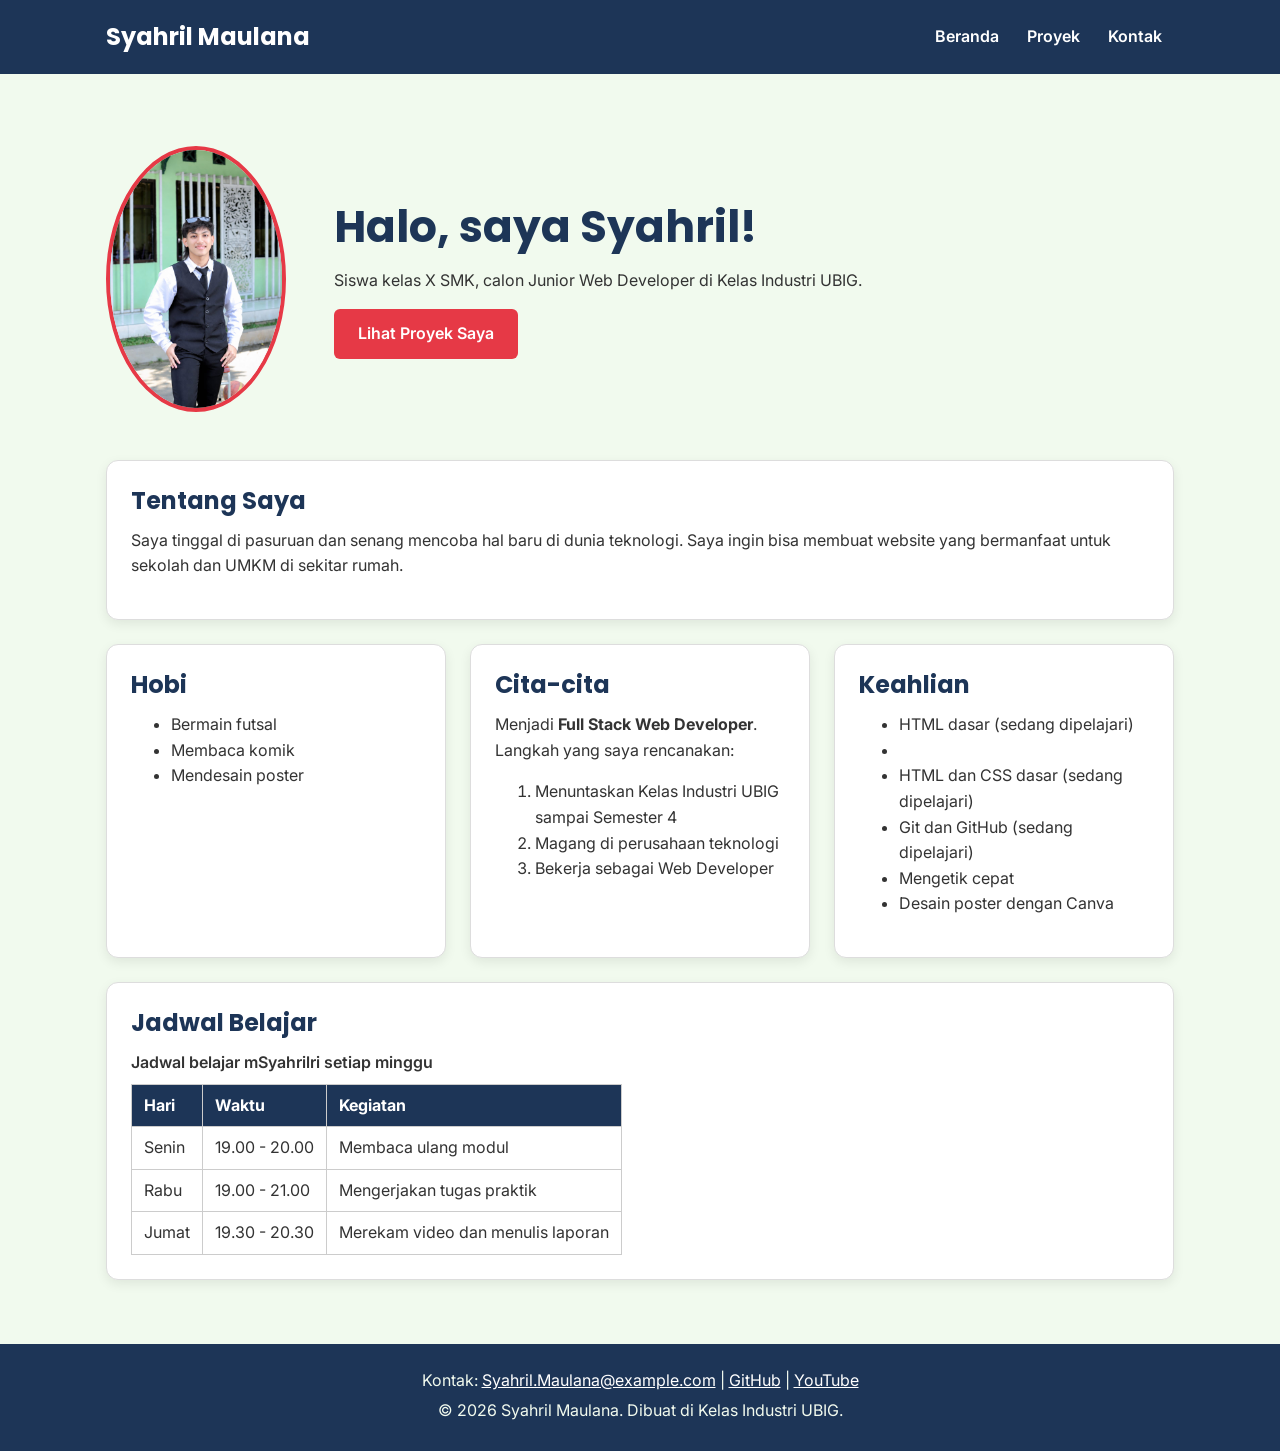
==== index.html @ 33dd5fe2 "feat : tambah keahlian Git dan GitHub" ====
<!DOCTYPE html>
<html lang="id">
<head>
  <meta charset="UTF-8">
  <meta name="viewport" content="width=device-width, initial-scale=1.0">
  <title>Syahril Maulana | Beranda</title>
  <link rel="preconnect" href="https://fonts.googleapis.com">
  <link rel="preconnect" href="https://fonts.gstatic.com" crossorigin>
  <link href="https://fonts.googleapis.com/css2?family=Inter:wght@400;600&family=Poppins:wght@600;700&display=swap" rel="stylesheet">
  <link rel="stylesheet" href="css/style.css">
</head>
<body>
  <header>
    <div class="container navbar">
      <h1>Syahril Maulana</h1>
      <nav class="menu-laptop">
        <ul>
          <li><a href="index.html">Beranda</a></li>
          <li><a href="proyek.html">Proyek</a></li>
          <li><a href="kontak.html">Kontak</a></li>
        </ul>
      </nav>
      <!-- Tantangan: menu ponsel yang bisa dibuka-tutup -->
      <details class="menu-ponsel">
        <summary>Menu</summary>
        <nav>
          <ul>
            <li><a href="index.html">Beranda</a></li>
            <li><a href="proyek.html">Proyek</a></li>
            <li><a href="kontak.html">Kontak</a></li>
          </ul>
        </nav>
      </details>
    </div>
  </header>

  <main>
    <div class="container">
      <section class="hero">
        <img src="img/foto-profil2.jpeg" alt="Foto profil Syahril Maulana" width="180">
        <div>
          <h2>Halo, saya Syahril!</h2>
          <p>Siswa kelas X SMK, calon Junior Web Developer di Kelas Industri UBIG.</p>
          <a href="proyek.html" class="tombol">Lihat Proyek Saya</a>
        </div>
      </section>

      <section class="kartu">
        <h2>Tentang Saya</h2>
        <p>Saya tinggal di pasuruan dan senang mencoba hal baru di dunia teknologi. Saya ingin bisa membuat website yang bermanfaat untuk sekolah dan UMKM di sekitar rumah.</p>
      </section>

      <div class="daftar-kartu">
        <section class="kartu">
          <h2>Hobi</h2>
          <ul>
            <li>Bermain futsal</li>
            <li>Membaca komik</li>
            <li>Mendesain poster</li>
          </ul>
        </section>

        <section class="kartu">
          <h2>Cita-cita</h2>
          <p>Menjadi <strong>Full Stack Web Developer</strong>. Langkah yang saya rencanakan:</p>
          <ol>
            <li>Menuntaskan Kelas Industri UBIG sampai Semester 4</li>
            <li>Magang di perusahaan teknologi</li>
            <li>Bekerja sebagai Web Developer</li>
          </ol>
        </section>

        <section class="kartu">
          <h2>Keahlian</h2>
          <ul>
            <li>HTML dasar (sedang dipelajari)</li>
            <li><li>HTML dan CSS dasar (sedang dipelajari)</li>
             <li>Git dan GitHub (sedang dipelajari)</li></li>
            <li>Mengetik cepat</li>
            <li>Desain poster dengan Canva</li>
          </ul>
        </section>
      </div>

      <section class="kartu">
        <h2>Jadwal Belajar</h2>
        <table>
          <caption>Jadwal belajar mSyahrilri setiap minggu</caption>
          <thead>
            <tr>
              <th>Hari</th>
              <th>Waktu</th>
              <th>Kegiatan</th>
            </tr>
          </thead>
          <tbody>
            <tr>
              <td>Senin</td>
              <td>19.00 - 20.00</td>
              <td>Membaca ulang modul</td>
            </tr>
            <tr>
              <td>Rabu</td>
              <td>19.00 - 21.00</td>
              <td>Mengerjakan tugas praktik</td>
            </tr>
            <tr>
              <td>Jumat</td>
              <td>19.30 - 20.30</td>
              <td>Merekam video dan menulis laporan</td>
            </tr>
          </tbody>
        </table>
      </section>
    </div>
  </main>

  <footer>
    <p>Kontak: <a href="mailto:Syahril.Maulana@example.com">Syahril.Maulana@example.com</a> |
      <a href="https://github.com/" target="_blank">GitHub</a> |
      <a href="https://www.youtube.com/" target="_blank">YouTube</a></p>
    <p>&copy; 2026 Syahril Maulana. Dibuat di Kelas Industri UBIG.</p>
  </footer>
</body>
</html>
---- css/style.css ----
/* Gaya portofolio Syahril Maulana
   Palet: #1D3557 (utama), #E63946 (aksen), #F1FAEE (latar)
   Huruf: Poppins (judul), Inter (isi)
   Tata letak: mobile first, titik ubah 768px (tablet) dan 1024px (laptop) */

/* 1. Reset */
* {
  box-sizing: border-box;
  margin: 0;
}

img {
  max-width: 100%;
  height: auto;
}

/* 2. Dasar halaman: warna dan huruf */
body {
  font-family: "Inter", Arial, sans-serif;
  font-size: 1rem;
  line-height: 1.6;
  color: #333333;
  background-color: #F1FAEE;
}

h1, h2, h3 {
  font-family: "Poppins", Arial, sans-serif;
  color: #1D3557;
  line-height: 1.3;
}

h2 {
  margin-bottom: 0.75rem;
}

p, ul, ol {
  margin-bottom: 1rem;
}

a {
  color: #E63946;
}

/* 3. Wadah, header, dan menu */
.container {
  max-width: 1100px;
  margin: 0 auto;
  padding: 0 1rem;
}

header {
  background-color: #1D3557;
  color: #FFFFFF;
  padding: 1rem 0;
}

header h1 {
  color: #FFFFFF;
  font-size: 1.5rem;
}

.navbar {
  display: flex;
  flex-wrap: wrap;
  justify-content: space-between;
  align-items: center;
  gap: 0.5rem;
}

nav ul {
  display: flex;
  gap: 0.25rem;
  padding: 0;
  margin: 0;
  list-style: none;
}

nav a {
  display: inline-block;
  padding: 0.5rem 0.75rem;
  border-radius: 6px;
  color: #FFFFFF;
  font-weight: 600;
  text-decoration: none;
}

/* Tantangan: menu ponsel buka-tutup dengan details */
.menu-laptop {
  display: none;
}

.menu-ponsel summary {
  padding: 0.5rem 0.75rem;
  border: 1px solid #FFFFFF;
  border-radius: 6px;
  font-weight: 600;
  cursor: pointer;
}

.menu-ponsel ul {
  flex-direction: column;
  margin-top: 0.5rem;
}

/* 4. Isi utama, hero, dan kartu */
main {
  padding: 1.5rem 0;
}

.hero {
  display: flex;
  flex-direction: column;
  align-items: center;
  gap: 1.5rem;
  padding: 1rem 0 2rem;
  text-align: center;
}

.hero img {
  border: 4px solid #E63946;
  border-radius: 50%;
}

.hero h2 {
  font-size: 2rem;
}

.tombol {
  display: inline-block;
  padding: 0.75rem 1.5rem;
  border-radius: 6px;
  background-color: #E63946;
  color: #FFFFFF;
  font-weight: 600;
  text-decoration: none;
}

.kartu {
  background-color: #FFFFFF;
  padding: 1rem;
  margin-bottom: 1.5rem;
  border: 1px solid #DDDDDD;
  border-radius: 12px;
  box-shadow: 0 4px 12px rgba(0, 0, 0, 0.08);
}

.daftar-kartu {
  display: flex;
  flex-wrap: wrap;
  gap: 1.5rem;
  margin-bottom: 1.5rem;
}

.daftar-kartu .kartu {
  flex: 1 1 280px;
  margin-bottom: 0;
}

article img {
  border-radius: 8px;
  border: 1px solid #DDDDDD;
}

/* 5. Tabel */
table {
  border-collapse: collapse;
}

caption {
  font-weight: 600;
  text-align: left;
  margin-bottom: 0.5rem;
}

th, td {
  border: 1px solid #CCCCCC;
  padding: 0.5rem 0.75rem;
  text-align: left;
}

th {
  background-color: #1D3557;
  color: #FFFFFF;
}

/* 6. Form */
label {
  font-weight: 600;
}

input, select, textarea {
  width: 100%;
  max-width: 22rem;
  padding: 0.6rem;
  margin-top: 0.25rem;
  border: 1px solid #CCCCCC;
  border-radius: 6px;
  font-family: inherit;
  font-size: 1rem;
}

button {
  padding: 0.75rem 1.5rem;
  border: none;
  border-radius: 6px;
  background-color: #E63946;
  color: #FFFFFF;
  font-family: inherit;
  font-size: 1rem;
  font-weight: 600;
  cursor: pointer;
}

/* 7. Footer */
footer {
  background-color: #1D3557;
  color: #F1FAEE;
  text-align: center;
  padding: 1.5rem;
}

footer p {
  margin-bottom: 0.25rem;
}

footer a {
  color: #FFFFFF;
}

/* 8. Tablet: lebar layar 768px ke atas */
@media (min-width: 768px) {
  .menu-laptop {
    display: block;
  }

  .menu-ponsel {
    display: none;
  }

  .hero {
    flex-direction: row;
    padding: 2rem 0 3rem;
    text-align: left;
  }

  .kartu {
    padding: 1.5rem;
  }
}

/* 9. Laptop: lebar layar 1024px ke atas */
@media (min-width: 1024px) {
  main {
    padding: 2.5rem 0;
  }

  .hero {
    gap: 3rem;
  }

  .hero h2 {
    font-size: 2.75rem;
  }
}
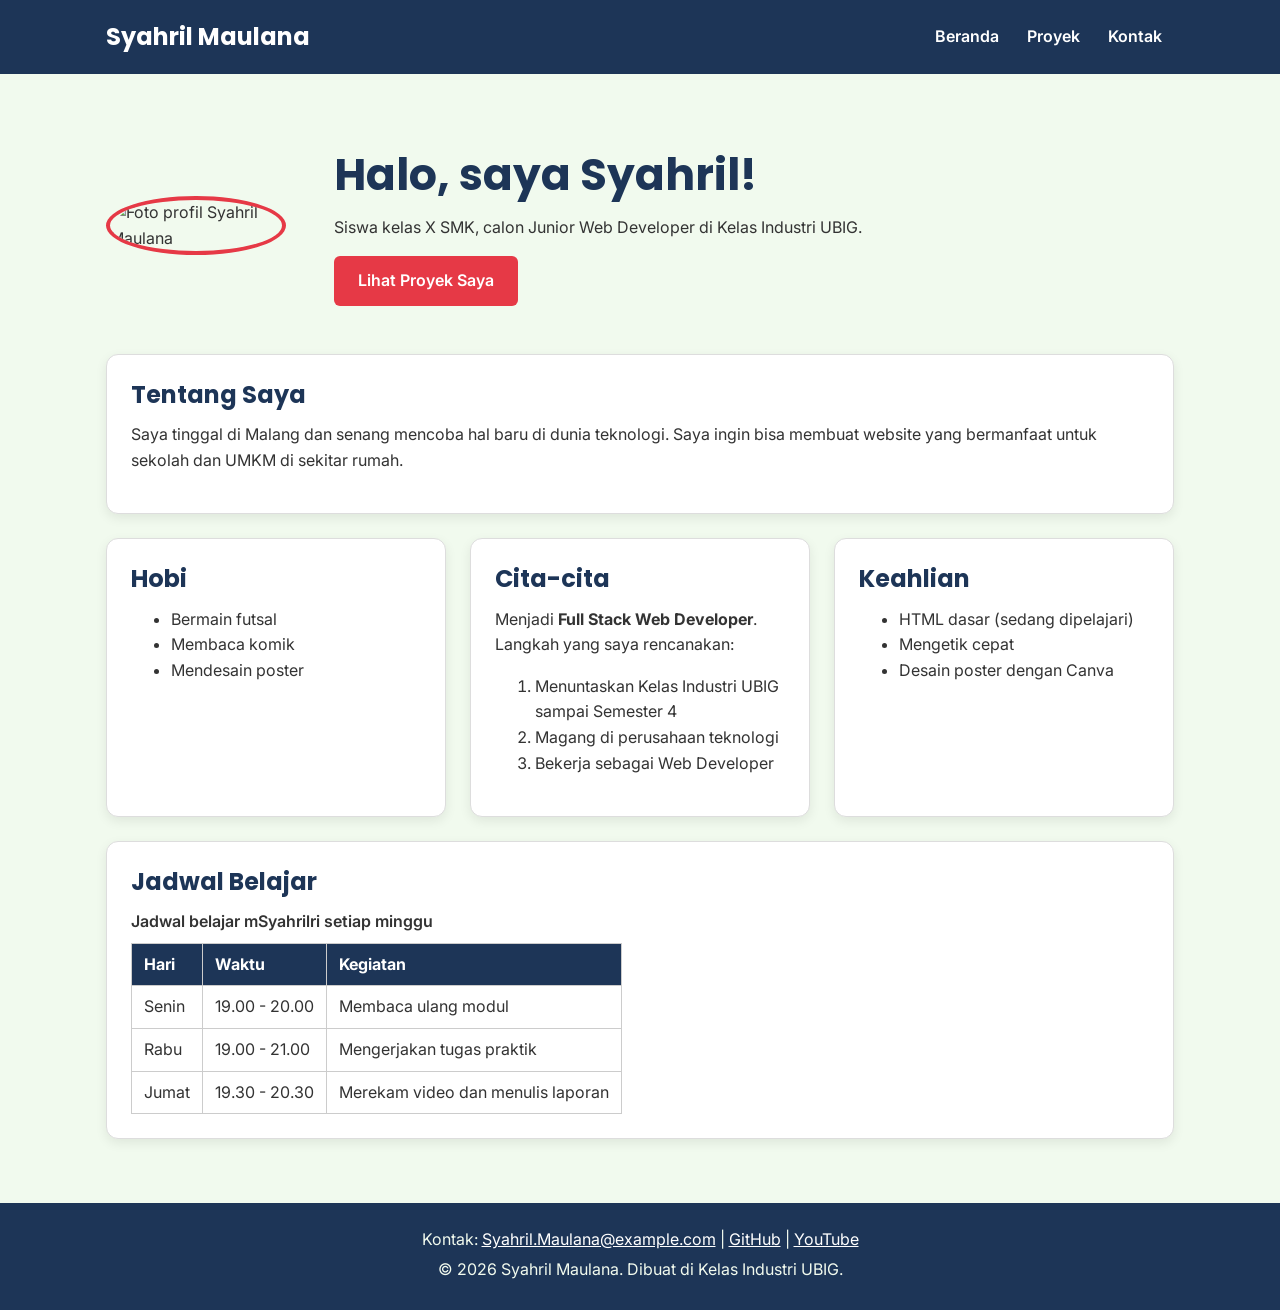
==== commit f286464f: "Website portofolio pribadi dari kelas industri UBIG" ====
--- a/index.html
+++ b/index.html
@@ -37,7 +37,7 @@
   <main>
     <div class="container">
       <section class="hero">
-        <img src="img/foto-profil2.jpeg" alt="Foto profil Syahril Maulana" width="180">
+        <img src="img/foto-profi2l.jpeg" alt="Foto profil Syahril Maulana" width="180">
         <div>
           <h2>Halo, saya Syahril!</h2>
           <p>Siswa kelas X SMK, calon Junior Web Developer di Kelas Industri UBIG.</p>
@@ -47,7 +47,7 @@
 
       <section class="kartu">
         <h2>Tentang Saya</h2>
-        <p>Saya tinggal di pasuruan dan senang mencoba hal baru di dunia teknologi. Saya ingin bisa membuat website yang bermanfaat untuk sekolah dan UMKM di sekitar rumah.</p>
+        <p>Saya tinggal di Malang dan senang mencoba hal baru di dunia teknologi. Saya ingin bisa membuat website yang bermanfaat untuk sekolah dan UMKM di sekitar rumah.</p>
       </section>
 
       <div class="daftar-kartu">
@@ -74,8 +74,6 @@
           <h2>Keahlian</h2>
           <ul>
             <li>HTML dasar (sedang dipelajari)</li>
-            <li><li>HTML dan CSS dasar (sedang dipelajari)</li>
-             <li>Git dan GitHub (sedang dipelajari)</li></li>
             <li>Mengetik cepat</li>
             <li>Desain poster dengan Canva</li>
           </ul>
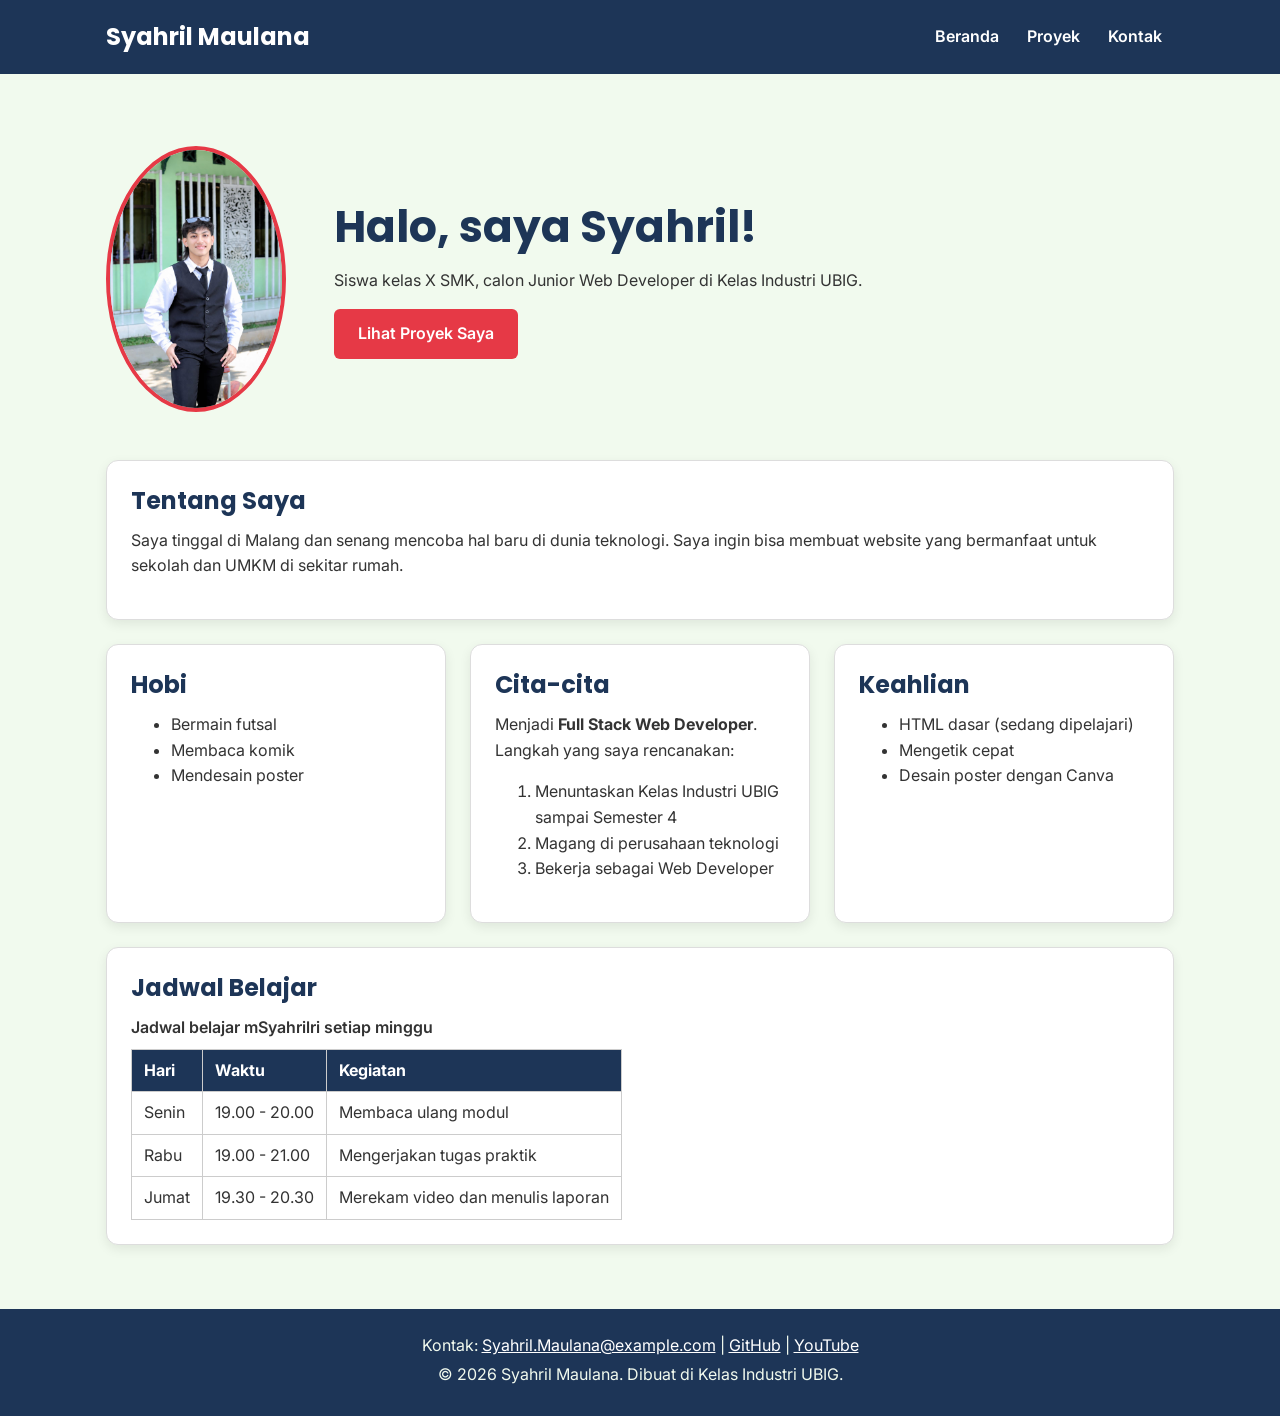
==== commit 4aa2a9f1: "Website portofolio pribadi dari kelas industri UBIG" ====
--- a/index.html
+++ b/index.html
@@ -37,7 +37,7 @@
   <main>
     <div class="container">
       <section class="hero">
-        <img src="img/foto-profi2l.jpeg" alt="Foto profil Syahril Maulana" width="180">
+        <img src="img/foto-profil2.jpeg" alt="Foto profil Syahril Maulana" width="180">
         <div>
           <h2>Halo, saya Syahril!</h2>
           <p>Siswa kelas X SMK, calon Junior Web Developer di Kelas Industri UBIG.</p>
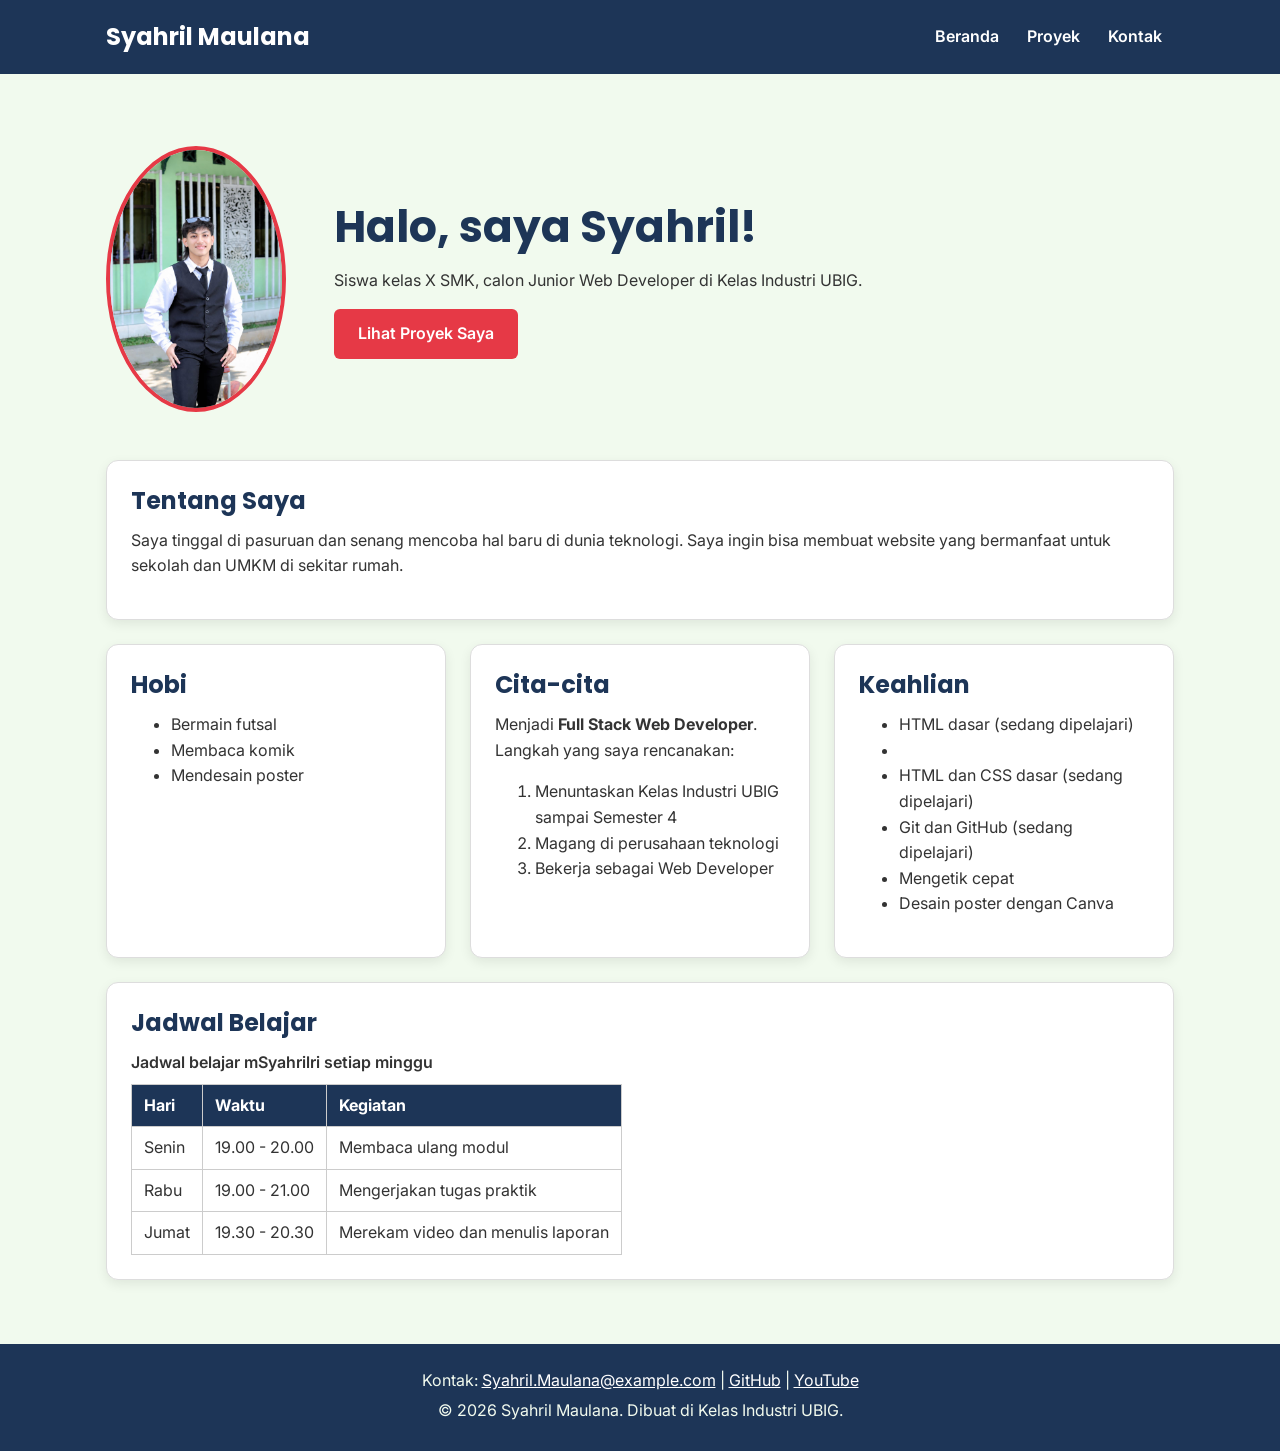
==== commit 5ebcdd18: "perubahan projeck" ====
--- a/index.html
+++ b/index.html
@@ -8,6 +8,8 @@
   <link rel="preconnect" href="https://fonts.gstatic.com" crossorigin>
   <link href="https://fonts.googleapis.com/css2?family=Inter:wght@400;600&family=Poppins:wght@600;700&display=swap" rel="stylesheet">
   <link rel="stylesheet" href="css/style.css">
+  <script src="js/latihan.js" defer></script>
+  <script src="js/logika.js" defer></script>
 </head>
 <body>
   <header>
@@ -47,7 +49,7 @@
 
       <section class="kartu">
         <h2>Tentang Saya</h2>
-        <p>Saya tinggal di Malang dan senang mencoba hal baru di dunia teknologi. Saya ingin bisa membuat website yang bermanfaat untuk sekolah dan UMKM di sekitar rumah.</p>
+        <p>Saya tinggal di pasuruan dan senang mencoba hal baru di dunia teknologi. Saya ingin bisa membuat website yang bermanfaat untuk sekolah dan UMKM di sekitar rumah.</p>
       </section>
 
       <div class="daftar-kartu">
@@ -74,6 +76,8 @@
           <h2>Keahlian</h2>
           <ul>
             <li>HTML dasar (sedang dipelajari)</li>
+            <li><li>HTML dan CSS dasar (sedang dipelajari)</li>
+             <li>Git dan GitHub (sedang dipelajari)</li></li>
             <li>Mengetik cepat</li>
             <li>Desain poster dengan Canva</li>
           </ul>
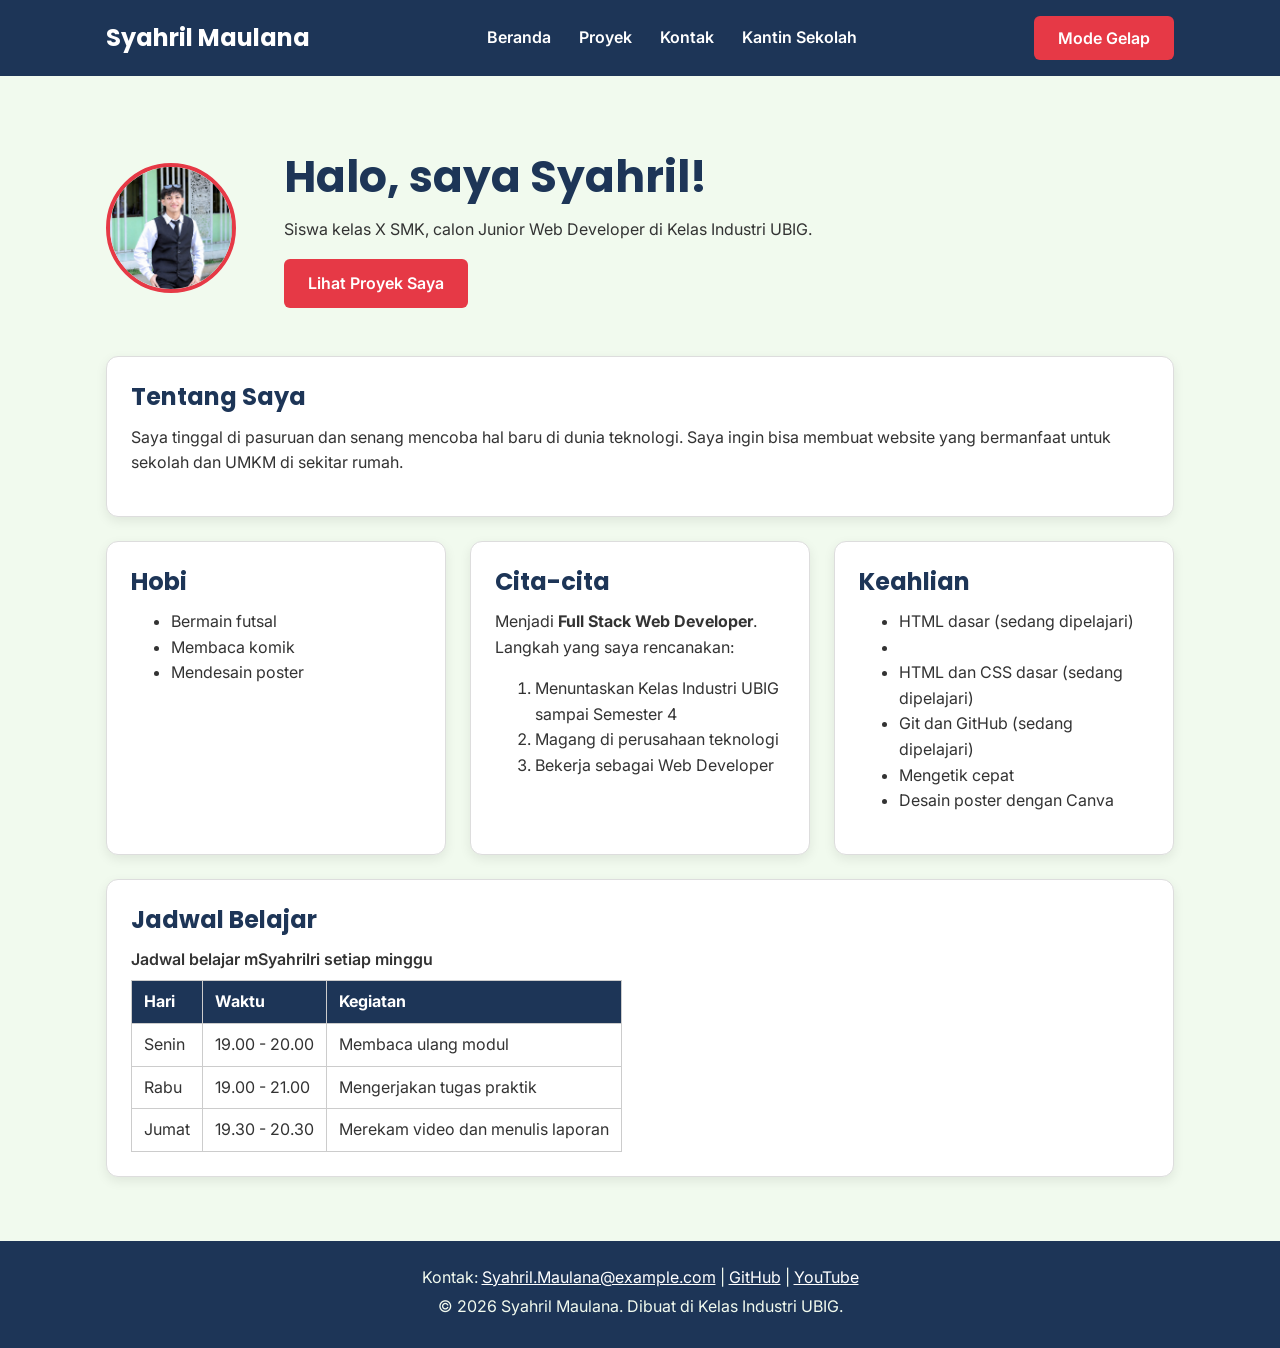
==== commit a8e1e80d: "kenaikan proyek" ====
--- a/index.html
+++ b/index.html
@@ -10,6 +10,8 @@
   <link rel="stylesheet" href="css/style.css">
   <script src="js/latihan.js" defer></script>
   <script src="js/logika.js" defer></script>
+  <script src="js/button.js" defer></script>
+  <script src="css/button.css"defer></script>
 </head>
 <body>
   <header>
@@ -20,6 +22,7 @@
           <li><a href="index.html">Beranda</a></li>
           <li><a href="proyek.html">Proyek</a></li>
           <li><a href="kontak.html">Kontak</a></li>
+          <li><a href="kantin.html">Kantin Sekolah</a></li>
         </ul>
       </nav>
       <!-- Tantangan: menu ponsel yang bisa dibuka-tutup -->
@@ -30,9 +33,11 @@
             <li><a href="index.html">Beranda</a></li>
             <li><a href="proyek.html">Proyek</a></li>
             <li><a href="kontak.html">Kontak</a></li>
+            <li><a href="kantin.html">Kantin Sekolah</a></li>
           </ul>
         </nav>
       </details>
+      <button type="button"id="tombol-tema">Mode Gelap</button>
     </div>
   </header>
 
@@ -124,4 +129,4 @@
     <p>&copy; 2026 Syahril Maulana. Dibuat di Kelas Industri UBIG.</p>
   </footer>
 </body>
-</html>
+</html>
--- a/css/style.css
+++ b/css/style.css
@@ -1,4 +1,4 @@
-/* Gaya portofolio Syahril Maulana
+/* Gaya portofolio FadliAlfiyansyah
    Palet: #1D3557 (utama), #E63946 (aksen), #F1FAEE (latar)
    Huruf: Poppins (judul), Inter (isi)
    Tata letak: mobile first, titik ubah 768px (tablet) dan 1024px (laptop) */
@@ -14,18 +14,31 @@
   height: auto;
 }
 
+
 /* 2. Dasar halaman: warna dan huruf */
+
+:root {
+  --warna-utama: #1D3557;
+  --warna-judul: #1D3557;
+  --warna-tautan: #E63946;
+  --warna-latar: #F1FAEE;
+  --warna-teks: #333333;
+  --warna-kartu: #FFFFFF;
+  --warna-garis: #DDDDDD;
+}
+
 body {
   font-family: "Inter", Arial, sans-serif;
   font-size: 1rem;
   line-height: 1.6;
-  color: #333333;
-  background-color: #F1FAEE;
+  color: var(--warna-teks);
+  background-color: var(--warna-latar);
+  transition: background-color 0.3s, color 0.3s;
 }
 
 h1, h2, h3 {
   font-family: "Poppins", Arial, sans-serif;
-  color: #1D3557;
+  color: var(--warna-judul);
   line-height: 1.3;
 }
 
@@ -38,8 +51,9 @@
 }
 
 a {
-  color: #E63946;
-}
+  color: var(--warna-tautan);
+}
+
 
 /* 3. Wadah, header, dan menu */
 .container {
@@ -117,6 +131,9 @@
 }
 
 .hero img {
+  width: 130px;
+  height: 130px;
+  object-fit: cover;
   border: 4px solid #E63946;
   border-radius: 50%;
 }
@@ -136,10 +153,11 @@
 }
 
 .kartu {
-  background-color: #FFFFFF;
+  background-color: var(--warna-kartu);
+  color: var(--warna-teks);
   padding: 1rem;
   margin-bottom: 1.5rem;
-  border: 1px solid #DDDDDD;
+  border: 1px solid var(--warna-garis);
   border-radius: 12px;
   box-shadow: 0 4px 12px rgba(0, 0, 0, 0.08);
 }
@@ -262,3 +280,86 @@
     font-size: 2.75rem;
   }
 }
+
+/* 10. Tombol tema, filter dan kategori */
+.tombol-tema {
+  padding: 0.5rem 0.9rem;
+  border: 2px solid #FFFFFF;
+  color: #F1FAEE;
+  background-color: transparent;
+  font-size: 0.9rem;
+}
+/* 11. Tema gelap */
+
+body.gelap {
+  --warna-utama: #0B1526;
+  --warna-judul: #A8DADC;
+  --warna-tautan: #FF8A8A;
+  --warna-latar: #121A24;
+  --warna-teks: #E3E8EE;
+  --warna-kartu: #1C2836;
+  --warna-garis: #34465A;
+}
+/* keterangan karakter kontak */
+.keterangan {
+  font-size: 0.875rem;
+}
+/* Gaya tombol filter dan label kategori di bagian 10 */
+.filter {
+  display: flex;
+  flex-wrap: wrap;
+  gap: 0.5rem;
+  margin-bottom: 1rem;
+}
+.label {
+  display: inline-block;
+  padding: 0.1rem 0.6rem;
+  margin-bottom: 0.5rem;
+  border-radius: 999px;
+  background-color: #1D3557;
+  color: #FFFFFF;
+  font-size: 0.85rem;
+  font-weight: 600;
+}
+
+/* Filter proyek */
+.filter-proyek {
+  display: flex;
+  flex-wrap: wrap;
+  gap: 10px;
+  margin: 20px 0;
+}
+
+.filter-proyek button {
+  padding: 10px 20px;
+  border: 1px solid #DDDDDD;
+  border-radius: 8px;
+  background-color: #FFFFFF;
+  color: #333333;
+  font-family: inherit;
+  font-weight: 600;
+  cursor: pointer;
+  transition: 0.3s ease;
+}
+
+.filter-proyek button.aktif {
+  background-color: #E63946;
+  color: #FFFFFF;
+  border-color: #E63946;
+}
+
+.filter-proyek button:hover {
+  border-color: #E63946;
+  transform: translateY(-2px);
+}
+
+.filter-proyek button:focus-visible {
+  outline: 3px solid #E63946;
+  outline-offset: 3px;
+}
+
+#jumlah-proyek {
+  margin-bottom: 20px;
+  font-size: 14px;
+  color: var(--warna-teks);
+}
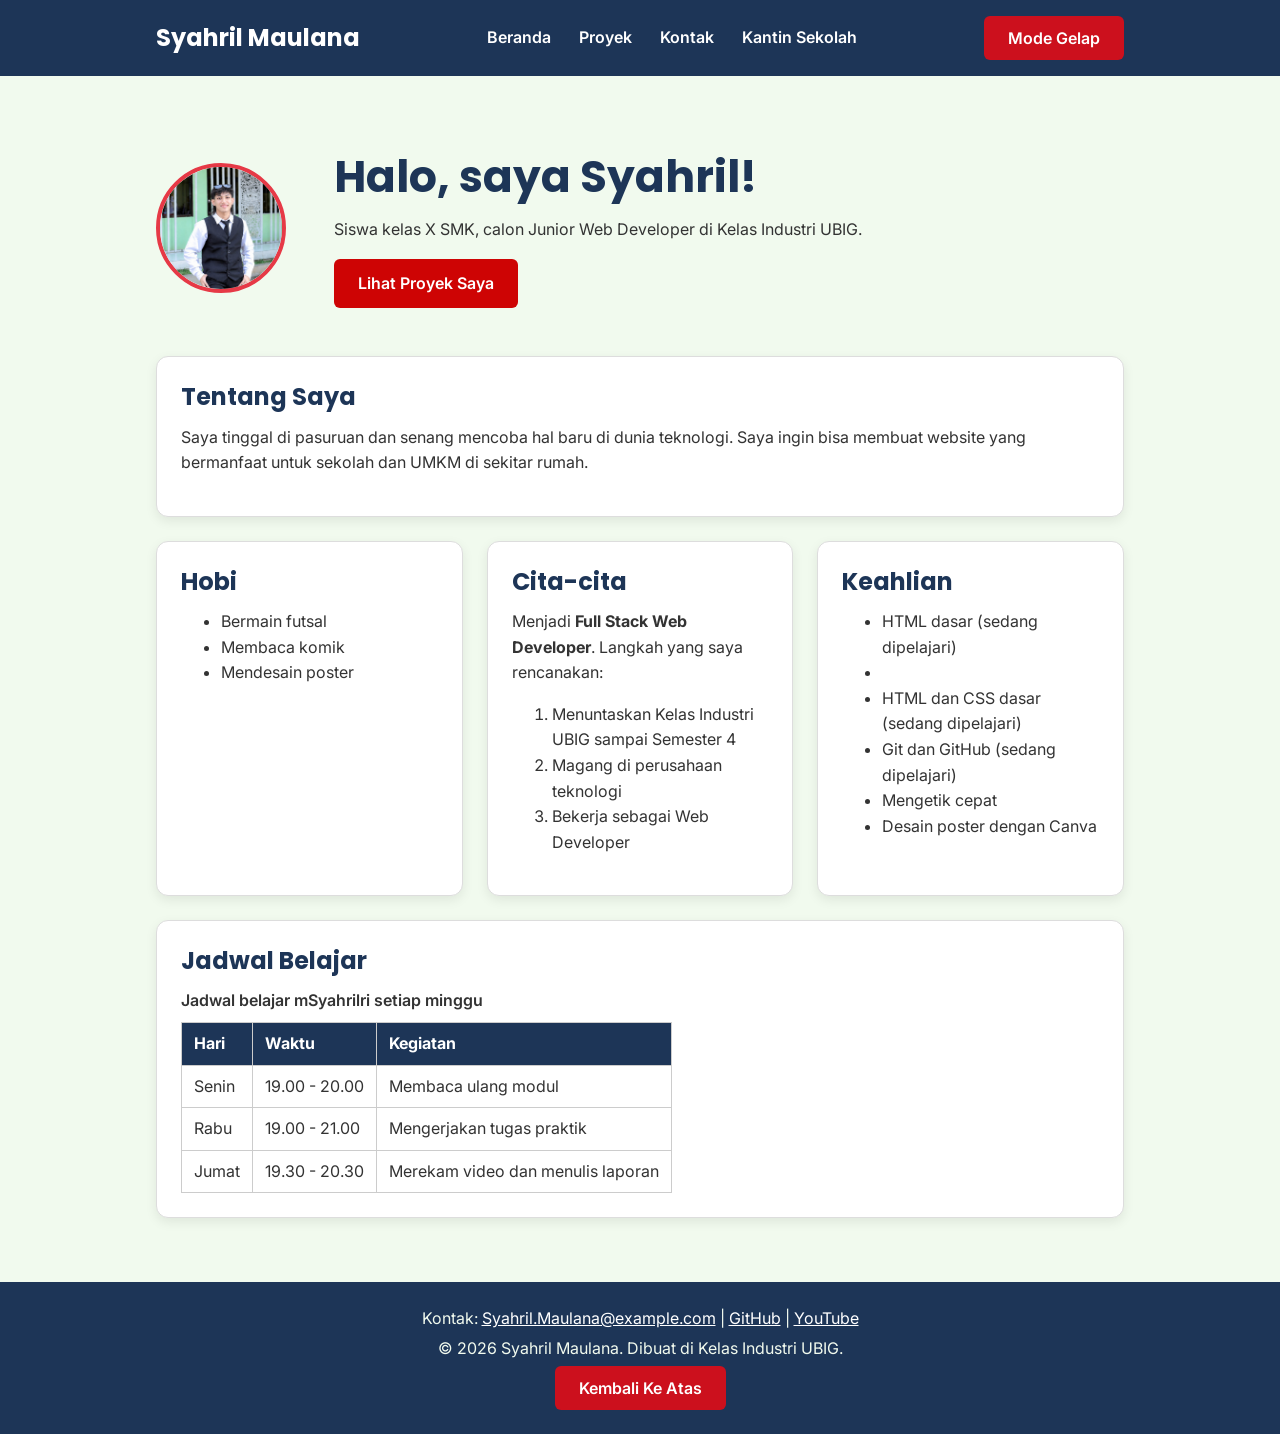
==== commit b63537c7: "perubahan proyek" ====
--- a/index.html
+++ b/index.html
@@ -10,8 +10,9 @@
   <link rel="stylesheet" href="css/style.css">
   <script src="js/latihan.js" defer></script>
   <script src="js/logika.js" defer></script>
-  <script src="js/button.js" defer></script>
-  <script src="css/button.css"defer></script>
+  <script src="js/main.js" defer></script>
+ 
+
 </head>
 <body>
   <header>
@@ -127,6 +128,8 @@
       <a href="https://github.com/" target="_blank">GitHub</a> |
       <a href="https://www.youtube.com/" target="_blank">YouTube</a></p>
     <p>&copy; 2026 Syahril Maulana. Dibuat di Kelas Industri UBIG.</p>
+     <button type="button" id="tombol-atas" class="tombol-atas">Kembali Ke Atas</button>
+
   </footer>
 </body>
 </html>
--- a/css/style.css
+++ b/css/style.css
@@ -1,9 +1,4 @@
-/* Gaya portofolio FadliAlfiyansyah
-   Palet: #1D3557 (utama), #E63946 (aksen), #F1FAEE (latar)
-   Huruf: Poppins (judul), Inter (isi)
-   Tata letak: mobile first, titik ubah 768px (tablet) dan 1024px (laptop) */
-
-/* 1. Reset */
+
 * {
   box-sizing: border-box;
   margin: 0;
@@ -20,7 +15,7 @@
 :root {
   --warna-utama: #1D3557;
   --warna-judul: #1D3557;
-  --warna-tautan: #E63946;
+  --warna-tautan: #ff0000;
   --warna-latar: #F1FAEE;
   --warna-teks: #333333;
   --warna-kartu: #FFFFFF;
@@ -57,7 +52,7 @@
 
 /* 3. Wadah, header, dan menu */
 .container {
-  max-width: 1100px;
+  max-width: 1000px;
   margin: 0 auto;
   padding: 0 1rem;
 }
@@ -146,7 +141,7 @@
   display: inline-block;
   padding: 0.75rem 1.5rem;
   border-radius: 6px;
-  background-color: #E63946;
+  background-color: #ce0404;
   color: #FFFFFF;
   font-weight: 600;
   text-decoration: none;
@@ -221,7 +216,7 @@
   padding: 0.75rem 1.5rem;
   border: none;
   border-radius: 6px;
-  background-color: #E63946;
+  background-color: #cc101d;
   color: #FFFFFF;
   font-family: inherit;
   font-size: 1rem;
@@ -293,7 +288,7 @@
 
 body.gelap {
   --warna-utama: #0B1526;
-  --warna-judul: #A8DADC;
+  --warna-judul: #16d4db;
   --warna-tautan: #FF8A8A;
   --warna-latar: #121A24;
   --warna-teks: #E3E8EE;
